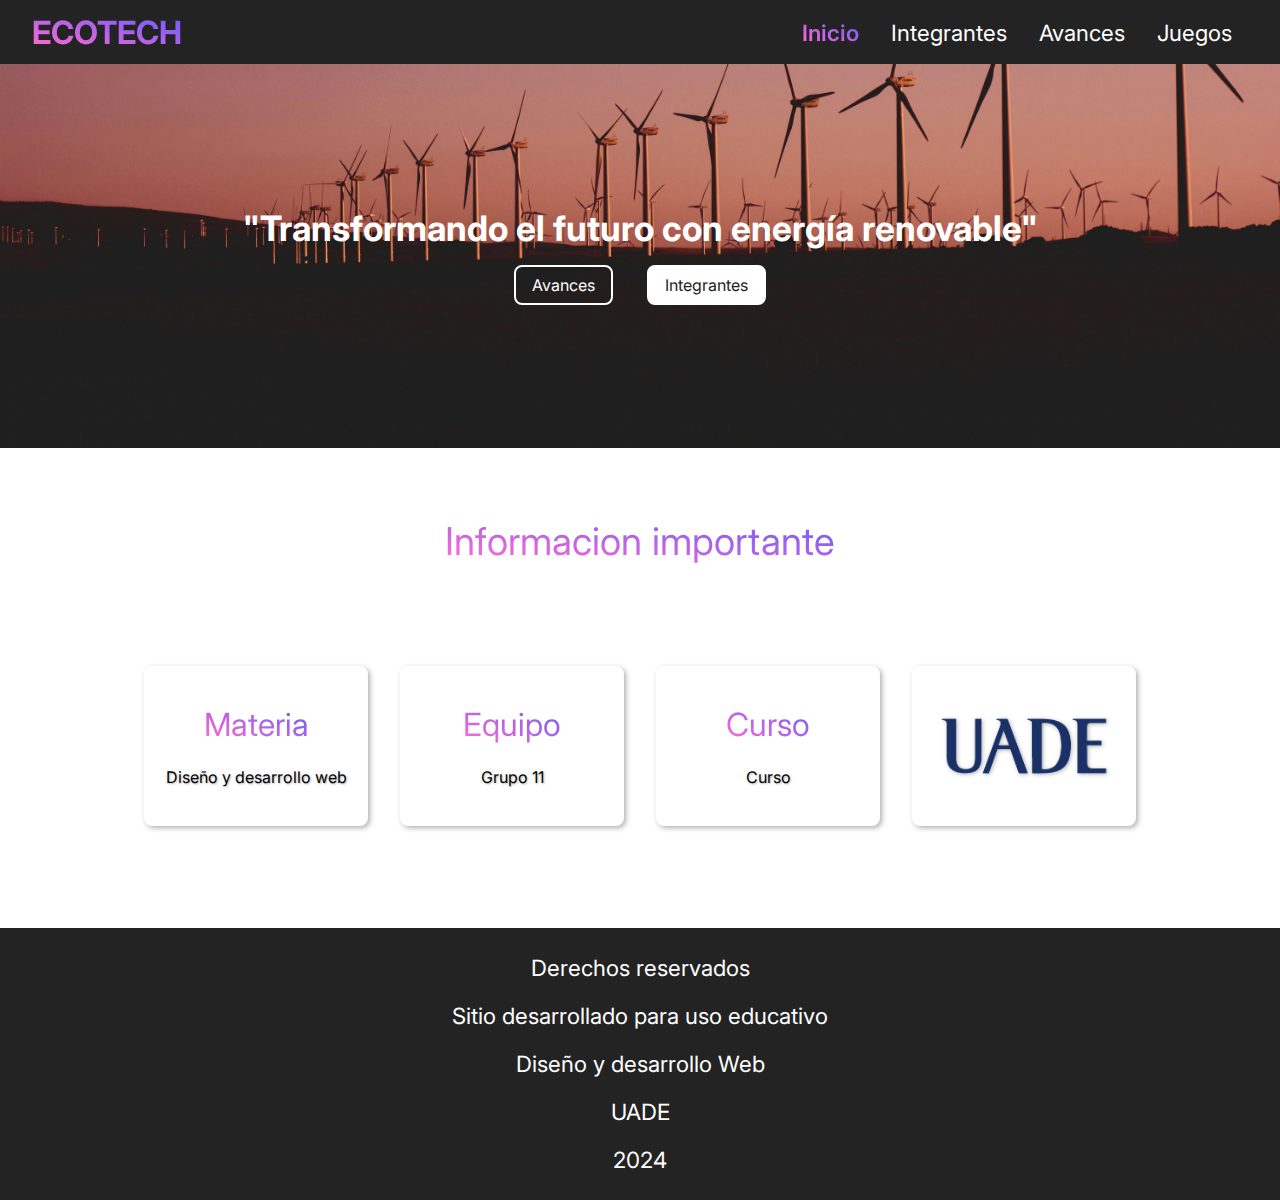
==== index.html @ 1385e5c3 "COM1" ====
<!DOCTYPE html>
<html lang="es">
  <head>
    <meta charset="UTF-8" />
    <meta name="viewport" content="width=device-width, initial-scale=1.0" />
    <link rel="stylesheet" href="./src/css/home.css" />
    <link rel="stylesheet" href="./src/css/style.css" />
    <link rel="preconnect" href="https://fonts.googleapis.com" />
    <link rel="preconnect" href="https://fonts.gstatic.com" crossorigin />
    <link
      href="https://fonts.googleapis.com/css2?family=Inter:wght@100..900&family=Space+Grotesk:wght@300..700&display=swap"
      rel="stylesheet"
    />

    <title>Document</title>
  </head>
  <body id="dom">
    <header class="mainHeader">
      <h1 class="projectLogo">ECOTECH</h1>
      <img id="menuBtn" src="./src/icons/menuIcon.svg" alt="menuBtn" />
      <ul class="mainMenu">
        <li><a href="./index.html" id="selected">Inicio</a></li>
        <li><a href="./integrantes.html">Integrantes</a></li>
        <li><a href="./avances.html">Avances</a></li>
        <li><a href="./juegos.html">Juegos</a></li>
      </ul>
    </header>
    <div class="homeMainSection">
      <h1 class="homeMainSection-txt">
        "Transformando el futuro con energía renovable"
      </h1>
      <div class="botonera-homeMainSection">
        <a href="/avances.html" class="mostrarAvances">Avances</a>
        <a href="/integrantes.html" class="mostrarIntegrantes">Integrantes</a>
      </div>
    </div>
    <main class="mainSection">
      <div class="infoContainer">
        <p class="infoContainerTitle">Informacion importante</p>
        <div class="infoTarjertasContainer">
          <div class="infoTarjeta">
            <h1 class="infoTitle">Materia</h1>
            <p class="infoTxt">Diseño y desarrollo web</p>
          </div>
          <div class="infoTarjeta">
            <h1 class="infoTitle">Equipo</h1>
            <p class="infoTxt">Grupo 11</p>
          </div>
          <div class="infoTarjeta">
            <h1 class="infoTitle">Curso</h1>
            <p class="infoTxt">Curso</p>
          </div>
          <div class="infoTarjeta">
            <img src="/src/img/LogoUADE.png" alt="LogoUade" class="infoImg" />
          </div>
        </div>
      </div>
     

    </main>
    <footer class="mainFooter">
      <p class="footerTxt">Derechos reservados <br> Sitio desarrollado para uso educativo <br> Diseño y
        desarrollo Web <br> UADE <br> 2024</p>
    </footer>
    <script src="./src/js/index.js"></script>
  </body>
</html>
---- src/css/home.css ----
.homeMainSection{
    min-height: 24rem;
    width: 100%;
    background:  url(/src/img/background-home.jpg);
    background-position: bottom;
    background-size: cover;
    display: flex;
    flex-direction: column;
    align-items: center;
    justify-content: center;
    padding: 1rem;
    margin-top:4rem ;
}

.homeMainSection-txt{
    color: #ffffff;
    font-weight: bold;
    font-size: 2.2rem;
    text-align: center;
}

.botonera-homeMainSection{
    display: flex;
    flex-direction: row;
    justify-content: space-evenly;
    align-items:center;
    width: 20rem;
    margin-top: 1rem;

}

.mostrarAvances{
    border: 2px solid #ffffff;
    padding: .5rem 1rem;
    border-radius: 8px;
    text-decoration: none;
    color: #ffffff;
}


.mostrarIntegrantes{
    background: #ffffff;
    border: 2px solid #ffffff;
    padding: .5rem 1rem;
    border-radius: 8px;
    color: #232323;
    text-decoration: none;

}

.mostrarIntegrantes:hover, .mostrarAvances:hover{
    background: #f869d5;
    background: linear-gradient(to top right, #f869d5 10%, #635cff 100%);
    -webkit-background-clip: text;
    -webkit-text-fill-color: transparent;
    transition: 250ms;
}

.infoContainer{
    display: flex;
    flex-flow: column nowrap;
    align-items: center;
    justify-content: space-evenly;
    min-height: 30rem;
}
.infoContainerTitle{

    background: #f869d5;
    background: linear-gradient(to top right, #f869d5 10%, #635cff 100%);
    -webkit-background-clip: text;
    -webkit-text-fill-color: transparent;
    font-size: 2.4rem;
    text-align: center;

}

.infoTarjertasContainer{
    display: flex;
    flex-direction: row;
    flex-wrap: wrap;
    justify-content: center;
    align-items: center;
    padding: 1rem 0rem;
    width: 100%;
}

.infoTarjeta{
    width: 14rem;
    height: 10rem;
    padding: 1rem;
    display: flex;
    flex-flow: column nowrap;
    align-items: center;
    justify-content: space-evenly;
    border-radius: 8px;
    box-shadow: 2px 2px 5px #2323235b;
    margin: 1rem;
}
.infoTitle{
    background: #f869d5;
    background: linear-gradient(to top right, #f869d5 10%, #635cff 100%);
    -webkit-background-clip: text;
    -webkit-text-fill-color: transparent;
    font-size: 2rem;
}

.infoTxt{
    text-shadow: 1px 1px 2px rgba(0, 0, 0, 0.3);
}


.infoImg{
    width: 90%;
    filter: drop-shadow(1px 1px 2px rgba(0, 0, 0, 0.3));
}

@media screen and (max-width: 600px) {
    .homeMainSection{
        height: 30rem;
        width: 100vw;
    }

}
---- src/css/style.css ----
* {
  padding: 0;
  margin: 0;
  box-sizing: border-box;
  font-family: "Inter", sans-serif;
  font-optical-sizing: auto;
  font-weight: 400;
  font-style: normal;
  font-variation-settings: "slnt" 0;
}

body{
  max-width: 100vw;
  min-height: 100vh;
  display: flex;
  flex-direction: column;
  align-items: center;
  justify-content: start;
  flex-wrap: nowrap;
  overflow-x: hidden;
}

.mainHeader {
  background: #232323;
  display: flex;
  flex-flow: row nowrap;
  justify-content: space-between;
  align-items: center;
  height: 4rem;
  position: fixed;
  padding: 0rem 2rem;
  width: 100%;
  top: 0rem;
  left: 0rem;
  z-index: 3;
}

.projectLogo {
  background: #f869d5;
  background: linear-gradient(to top right, #f869d5 10%, #635cff 100%);
  -webkit-background-clip: text;
  -webkit-text-fill-color: transparent;
  font-weight: bold;
}

#menuBtn {
  display: none;
}

.mainMenu {
  display: flex;
  flex-flow: row nowrap;
  list-style: none;
}

.mainMenu li {
  margin: 0rem 1rem;
}

.mainMenu li:hover{
  transform: scale(1.1);
  transition: 250ms;
}

.mainMenu li a {
  color: #ffffff;
  text-decoration: none;
  font-size: 1.4rem;
}

.menuResp {
  display: none;
}

#selected{
  background: #f869d5;
  background: linear-gradient(to top right, #f869d5 10%, #635cff 100%);
  -webkit-background-clip: text;
  -webkit-text-fill-color: transparent;
  font-size: 1.4rem;
  font-weight: 600;
}

.mainFooter{
  min-height: 6rem;
  width: 100vw;
  display: flex;
  background: #232323;
  align-items: center;
  justify-content: center;
}

.footerTxt{
  color: #ffffff;
  text-align: center;
  padding: 1rem;
  line-height: 3rem;
  font-size: 1.4rem;

}

@media screen and (max-width: 600px) {
  .mainHeader {
    height: 4rem;
    padding: 0rem 2rem;
    position: fixed;
    top: 0rem;
    left: 0rem;
    width: 100%;
    z-index: 2;
  }

  .projectLogo {
    font-size: 2rem;
  }

  .mainMenu {
    flex-flow: column;
    position: fixed;
    align-items: center;
    top: 4rem;
    left: 0rem;
    background: #2f2f2f;
    width: 100vw;
    padding: 1rem 0rem;
    display: none;
  }

  .mainMenu li {
    margin: 1rem 0rem;
  }

  .mainMenu li a {
    font-size: 1.4rem;
    color: #ffffff;
    font-weight: bold;
  }

  #menuBtn {
    height: 2.2rem;
    display: block;
  }

  .displayYes {
    display: flex;
  }
}
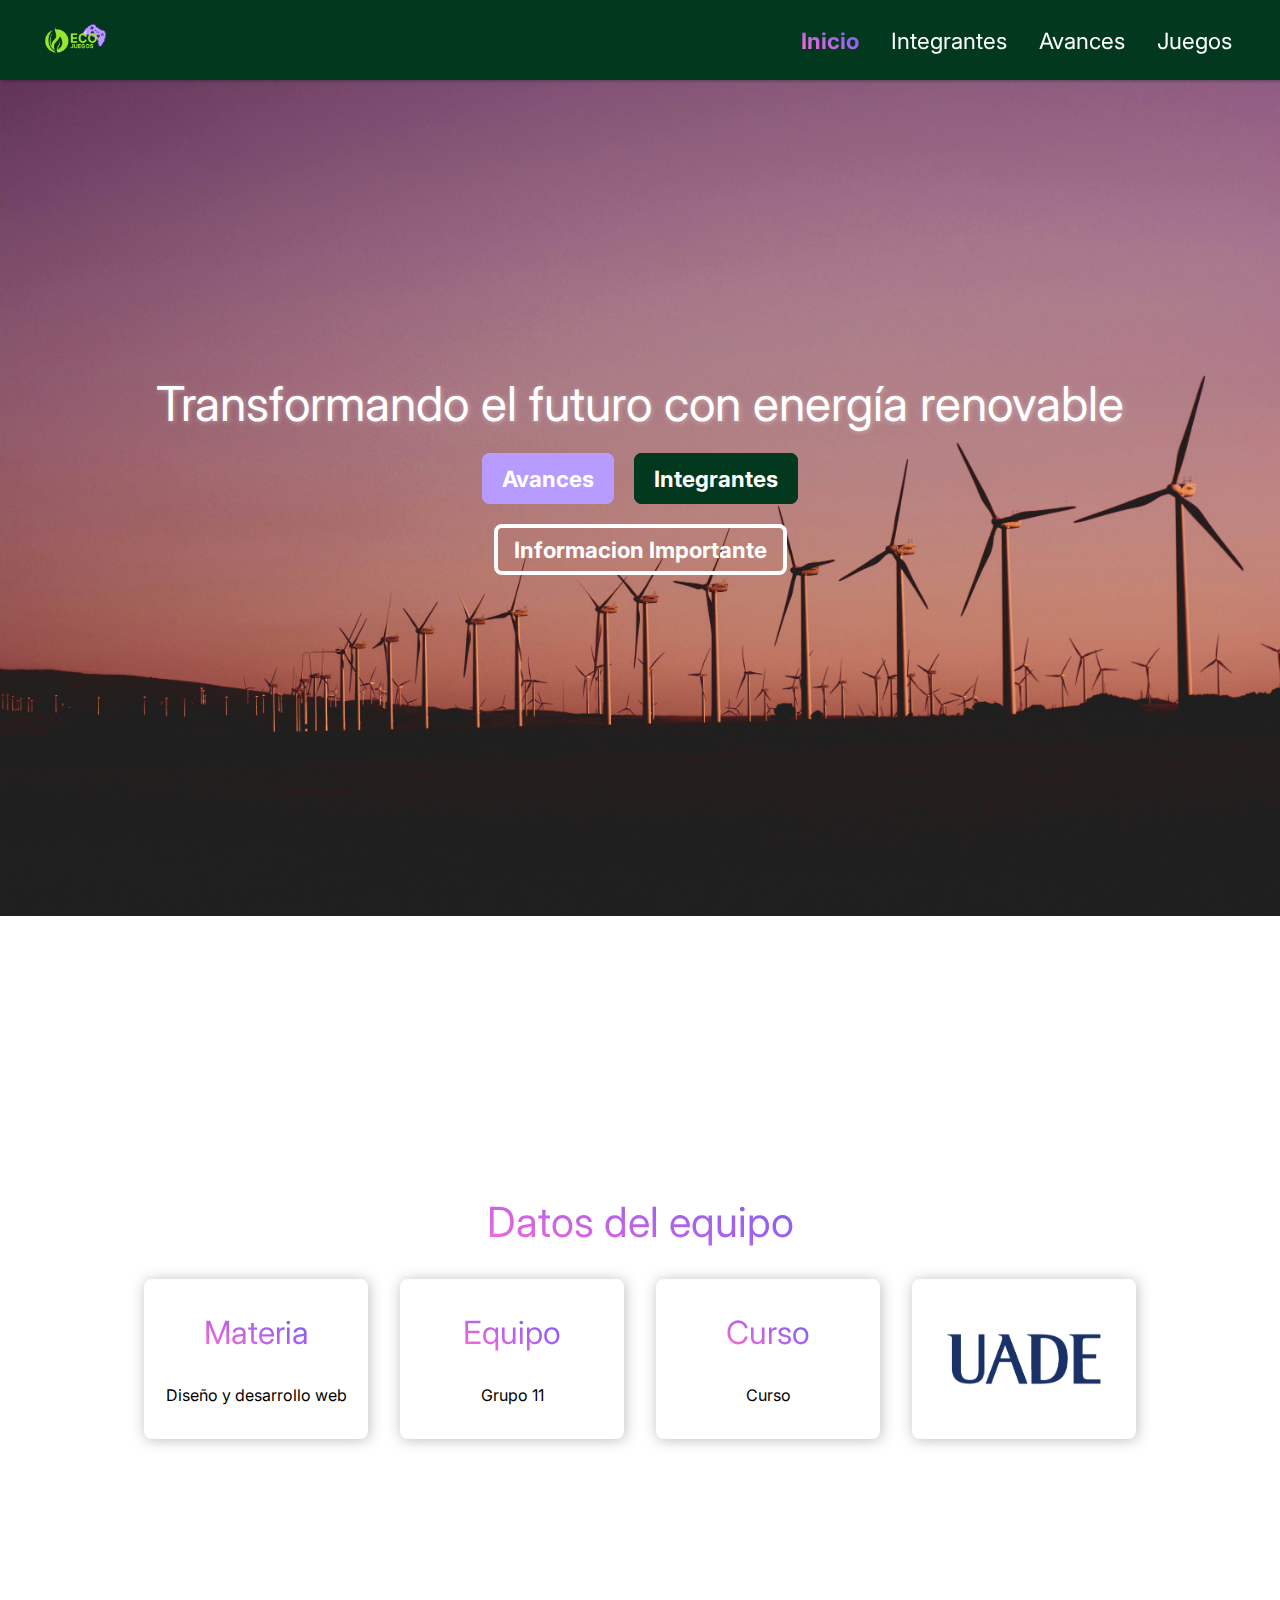
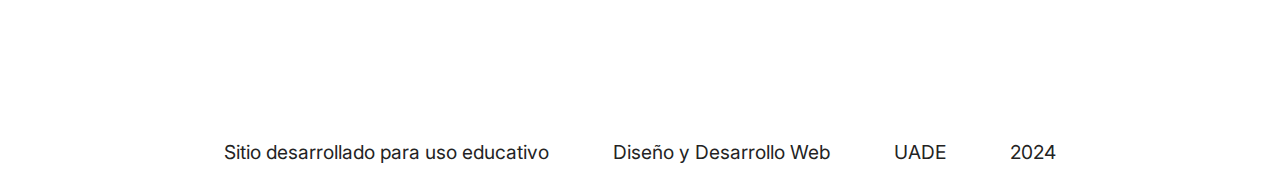
==== commit af4617cc: "cambios pages" ====
--- a/index.html
+++ b/index.html
@@ -1,67 +1,92 @@
-<!DOCTYPE html>
-<html lang="es">
-  <head>
-    <meta charset="UTF-8" />
-    <meta name="viewport" content="width=device-width, initial-scale=1.0" />
-    <link rel="stylesheet" href="./src/css/home.css" />
-    <link rel="stylesheet" href="./src/css/style.css" />
-    <link rel="preconnect" href="https://fonts.googleapis.com" />
-    <link rel="preconnect" href="https://fonts.gstatic.com" crossorigin />
-    <link
-      href="https://fonts.googleapis.com/css2?family=Inter:wght@100..900&family=Space+Grotesk:wght@300..700&display=swap"
-      rel="stylesheet"
-    />
-
-    <title>Document</title>
-  </head>
-  <body id="dom">
-    <header class="mainHeader">
-      <h1 class="projectLogo">ECOTECH</h1>
-      <img id="menuBtn" src="./src/icons/menuIcon.svg" alt="menuBtn" />
-      <ul class="mainMenu">
-        <li><a href="./index.html" id="selected">Inicio</a></li>
-        <li><a href="./integrantes.html">Integrantes</a></li>
-        <li><a href="./avances.html">Avances</a></li>
-        <li><a href="./juegos.html">Juegos</a></li>
-      </ul>
-    </header>
-    <div class="homeMainSection">
-      <h1 class="homeMainSection-txt">
-        "Transformando el futuro con energía renovable"
-      </h1>
-      <div class="botonera-homeMainSection">
-        <a href="/avances.html" class="mostrarAvances">Avances</a>
-        <a href="/integrantes.html" class="mostrarIntegrantes">Integrantes</a>
-      </div>
-    </div>
-    <main class="mainSection">
-      <div class="infoContainer">
-        <p class="infoContainerTitle">Informacion importante</p>
-        <div class="infoTarjertasContainer">
-          <div class="infoTarjeta">
-            <h1 class="infoTitle">Materia</h1>
-            <p class="infoTxt">Diseño y desarrollo web</p>
-          </div>
-          <div class="infoTarjeta">
-            <h1 class="infoTitle">Equipo</h1>
-            <p class="infoTxt">Grupo 11</p>
-          </div>
-          <div class="infoTarjeta">
-            <h1 class="infoTitle">Curso</h1>
-            <p class="infoTxt">Curso</p>
-          </div>
-          <div class="infoTarjeta">
-            <img src="/src/img/LogoUADE.png" alt="LogoUade" class="infoImg" />
-          </div>
-        </div>
-      </div>
-     
-
-    </main>
-    <footer class="mainFooter">
-      <p class="footerTxt">Derechos reservados <br> Sitio desarrollado para uso educativo <br> Diseño y
-        desarrollo Web <br> UADE <br> 2024</p>
-    </footer>
-    <script src="./src/js/index.js"></script>
-  </body>
-</html>
+<!DOCTYPE html>
+<html lang="es">
+  <head>
+    <meta charset="UTF-8" />
+    <meta name="viewport" content="width=device-width, initial-scale=1.0" />
+    <link
+      rel="stylesheet"
+      href="./src/css/style.css"
+    />
+    <link rel="preconnect" href="https://fonts.googleapis.com" />
+    <link rel="preconnect" href="https://fonts.gstatic.com" crossorigin />
+    <link
+      href="https://fonts.googleapis.com/css2?family=Inter:wght@100..900&family=Space+Grotesk:wght@300..700&display=swap"
+      rel="stylesheet"
+    />
+    <script
+      src="https://cdn.jsdelivr.net/npm/bootstrap@5.3.3/dist/js/bootstrap.bundle.min.js"
+      integrity="sha384-YvpcrYf0tY3lHB60NNkmXc5s9fDVZLESaAA55NDzOxhy9GkcIdslK1eN7N6jIeHz"
+      crossorigin="anonymous"
+    ></script>
+    <title>ECOJUEGOS | Home</title>
+  </head>
+
+  <body id="dom">
+    <header class="mainHeader">
+      <img src="./src/img/logo.png" alt="logo" class="logo">
+      <img
+        id="menuBtn"
+        src="./src/icons/menuIcon.svg"
+        alt="menuBtn"
+      />
+      <ul class="mainMenu">
+        <li><a href="./index.html" id="selected">Inicio</a></li>
+        <li><a href="./integrantes.html">Integrantes</a></li>
+        <li><a href="./avances.html">Avances</a></li>
+        <li><a href="./juegos.html">Juegos</a></li>
+      </ul>
+    </header>
+
+    <div class="homeMainSection">
+          <h1 class="homeMainSection-txt">
+            Transformando el futuro con energía renovable
+          </h1>
+          <div class="botonera-homeMainSection">
+            <a href="./avances.html" class="mostrarAvances">Avances</a>
+            <a href="./integrantes.html" class="mostrarIntegrantes"
+              >Integrantes</a
+            >
+          </div>
+          <a href="#infoImport" class="InformacionImportante">Informacion Importante</a>
+    </div>
+
+    
+    <main class="mainSection">
+      <div class="infoContainer" id="infoImport">
+        <p class="infoContainerTitle">Datos del equipo</p>
+        <div class="infoTarjertasContainer">
+          <div class="infoTarjeta">
+            <h1 class="infoTitle">Materia</h1>
+            <p class="infoTxt">Diseño y desarrollo web</p>
+          </div>
+          <div class="infoTarjeta">
+            <h1 class="infoTitle">Equipo</h1>
+            <p class="infoTxt">Grupo 11</p>
+          </div>
+          <div class="infoTarjeta">
+            <h1 class="infoTitle">Curso</h1>
+            <p class="infoTxt">Curso</p>
+          </div>
+          <div class="infoTarjeta">
+            <img
+              src="./src/img/LogoUADE.png"
+              alt="LogoUade"
+              class="infoImg"
+            />
+          </div>
+        </div>
+      </div>
+    </main>
+
+    <footer class="mainFooter">
+      <div class="footerTxt">
+        <p>Sitio desarrollado para uso educativo</p>
+        <p>Diseño y Desarrollo Web</p>
+        <p>UADE</p>
+        <p>2024</p>
+      </div>
+    </footer>
+
+    <script src="./src/js/index.js"></script>
+  </body>
+</html>
--- a/src/css/style.css
+++ b/src/css/style.css
@@ -1,147 +1,686 @@
-* {
-  padding: 0;
-  margin: 0;
-  box-sizing: border-box;
-  font-family: "Inter", sans-serif;
-  font-optical-sizing: auto;
-  font-weight: 400;
-  font-style: normal;
-  font-variation-settings: "slnt" 0;
-}
-
-body{
-  max-width: 100vw;
-  min-height: 100vh;
-  display: flex;
-  flex-direction: column;
-  align-items: center;
-  justify-content: start;
-  flex-wrap: nowrap;
-  overflow-x: hidden;
-}
-
-.mainHeader {
-  background: #232323;
-  display: flex;
-  flex-flow: row nowrap;
-  justify-content: space-between;
-  align-items: center;
-  height: 4rem;
-  position: fixed;
-  padding: 0rem 2rem;
-  width: 100%;
-  top: 0rem;
-  left: 0rem;
-  z-index: 3;
-}
-
-.projectLogo {
-  background: #f869d5;
-  background: linear-gradient(to top right, #f869d5 10%, #635cff 100%);
-  -webkit-background-clip: text;
-  -webkit-text-fill-color: transparent;
-  font-weight: bold;
-}
-
-#menuBtn {
-  display: none;
-}
-
-.mainMenu {
-  display: flex;
-  flex-flow: row nowrap;
-  list-style: none;
-}
-
-.mainMenu li {
-  margin: 0rem 1rem;
-}
-
-.mainMenu li:hover{
-  transform: scale(1.1);
-  transition: 250ms;
-}
-
-.mainMenu li a {
-  color: #ffffff;
-  text-decoration: none;
-  font-size: 1.4rem;
-}
-
-.menuResp {
-  display: none;
-}
-
-#selected{
-  background: #f869d5;
-  background: linear-gradient(to top right, #f869d5 10%, #635cff 100%);
-  -webkit-background-clip: text;
-  -webkit-text-fill-color: transparent;
-  font-size: 1.4rem;
-  font-weight: 600;
-}
-
-.mainFooter{
-  min-height: 6rem;
-  width: 100vw;
-  display: flex;
-  background: #232323;
-  align-items: center;
-  justify-content: center;
-}
-
-.footerTxt{
-  color: #ffffff;
-  text-align: center;
-  padding: 1rem;
-  line-height: 3rem;
-  font-size: 1.4rem;
-
-}
-
-@media screen and (max-width: 600px) {
-  .mainHeader {
-    height: 4rem;
-    padding: 0rem 2rem;
-    position: fixed;
-    top: 0rem;
-    left: 0rem;
-    width: 100%;
-    z-index: 2;
-  }
-
-  .projectLogo {
-    font-size: 2rem;
-  }
-
-  .mainMenu {
-    flex-flow: column;
-    position: fixed;
-    align-items: center;
-    top: 4rem;
-    left: 0rem;
-    background: #2f2f2f;
-    width: 100vw;
-    padding: 1rem 0rem;
-    display: none;
-  }
-
-  .mainMenu li {
-    margin: 1rem 0rem;
-  }
-
-  .mainMenu li a {
-    font-size: 1.4rem;
-    color: #ffffff;
-    font-weight: bold;
-  }
-
-  #menuBtn {
-    height: 2.2rem;
-    display: block;
-  }
-
-  .displayYes {
-    display: flex;
-  }
-}
+/* GENERAL STYLE aplica para todo elemento */
+* {
+  padding: 0;
+  margin: 0;
+  box-sizing: border-box;
+  font-family: "Inter", sans-serif;
+  font-optical-sizing: auto;
+  font-weight: 400;
+  font-style: normal;
+  font-variation-settings: "slnt" 0;
+  text-decoration: none;
+  z-index: 0;
+}
+
+/* Estilo  Header + Nav */
+ .mainHeader {
+  box-shadow: 1px 1px 3px rgba(0, 0, 0, 0.3);
+  height: 5rem;
+  width: 100%;
+  display: flex;
+  flex-direction: row;
+  align-items: center;
+  justify-content: space-between;
+  background: #02391E;
+  padding: 0rem 2rem;
+  position: fixed;
+  top: 0%;
+  left: 0%;
+  z-index: 3;
+}
+
+#menuBtn {
+  display: none;
+}
+
+.mainMenu {
+  display: flex;
+  flex-flow: row nowrap;
+  list-style: none;
+}
+
+.mainMenu li {
+  margin: 0rem 1rem;
+}
+
+
+.mainMenu li:hover{                 /* Hace que se agrande la letra cuando pasas el mouse por arriba*/
+  transform: scale(1.1);
+  transition: 250ms;
+}
+
+.mainMenu li a {
+  color: #ffffff;
+  text-decoration: none;
+  font-size: 1.4rem;
+}
+
+#selected{
+  background: #f869d5;
+  background: linear-gradient(to top right, #f869d5 10%, #635cff 100%);
+  -webkit-background-clip: text;
+  -webkit-text-fill-color: transparent;
+  font-weight: bolder;
+}
+
+
+
+
+
+/* Estilo body general */
+
+.homeMainSection{
+  height: calc(100vh - 3em);
+  width: 100%;
+  display: flex;
+  flex-direction: column;
+  align-items: center;
+  justify-content: center;
+  background-image: url(/src/img/background-home.jpg);
+  background-size: cover;
+  background-position: bottom;
+  margin-top: 4rem;
+}
+
+.homeMainSectionContainer{
+  display: flex;
+  flex-flow: column nowrap;
+  align-items: start;
+  justify-content: center;
+  height: 100%;
+  width: 100%;
+}
+
+.homeMainSection-txt{
+  font-size: 3rem;
+  text-shadow: 1px 1px 5px rgba(255, 255, 255, 0.352);
+  margin-bottom: 2rem;
+  color: #ffffff;
+  padding: 0rem .5rem;
+}
+
+.homeMainSection-p{
+  width: 50%;
+  margin-bottom: 2rem;
+  color: #ffffff;
+  text-align: center;
+}
+
+.mostrarAvances{
+  text-decoration: none;
+  padding: .5rem 1rem;
+  font-size: 1.4rem;
+  border: 4px solid #B89BFF;
+  background: #B89BFF;
+  border-radius: 8px;
+  color: #ffffff;
+  margin-right: 1rem;
+  font-weight: bold;
+}
+
+.mostrarIntegrantes{
+  text-decoration: none;
+  padding: .5rem 1rem;
+  border: 4px solid #02391E;
+  border-radius: 8px;
+  background: #02391E;
+  font-size: 1.4rem;
+  color: #ffffff ;
+  font-weight: bold;
+}
+
+.mostrarAvances:hover, .mostrarIntegrantes:hover{
+  transform: scale(1.1);
+  transition: 250ms;
+  color: #635cff;
+}
+
+
+.InformacionImportante{
+  border: 4px solid #ffffff;
+  padding: .5rem 1rem;
+  border-radius: 8px;
+  color: #ffffff;
+  font-size: 1.4rem;
+  font-weight: bold;
+  margin: 2rem auto;
+  z-index: 0;
+
+}
+
+.InformacionImportante:hover{
+  transform: scale(1.1);
+  transition: 250ms;
+  background: #ffffff;
+  color: #635cff;
+  z-index: 0;
+}
+
+
+.banner {
+  display: flex;
+  flex-direction: column;
+  align-items: center;
+  justify-content: center;
+  background-image: url(/src/img/background-home.jpg);
+  background-size: cover;
+  background-position: bottom;
+  height: calc(50vh - 4rem);
+  width: 100%;
+}
+
+/* Home */
+.InformacionImportante{
+  border: 4px solid #ffffff;
+  padding: .5rem 1rem;
+  border-radius: 8px;
+  color: #ffffff;
+  font-size: 1.4rem;
+  font-weight: bold;
+  z-index: 0;
+
+}
+
+.InformacionImportante:hover{
+  transform: scale(1.1);
+  transition: 250ms;
+  background: #ffffff;
+  color: #635cff;
+  z-index: 0;
+}
+
+
+
+/* Integrantes */
+
+
+.integBoxContent{
+  background-color: #F3F3F3;
+  border-radius: 20px;
+  padding: 2rem;
+  display: flex;
+  flex-direction: column;
+  align-items: center;
+  justify-content: center;
+}
+
+.contenedorCaja{
+  width: 100%;
+  padding: 1rem;
+  display: flex;
+  flex-flow: row wrap;
+  align-items: center;
+  justify-content: center;
+}
+
+.caja{
+  display: flex;
+  flex-flow: row wrap;
+  align-items: center;
+  justify-content: start;
+  background: #ffffff;
+  width: 30rem;
+  height: 15rem;
+  margin: 1rem;
+  border-radius: 8px;
+  box-shadow: 0px 0px 10px rgba(0, 0, 0, 0.3);
+}
+
+.caja:hover{
+  transform: scale(1.1);
+  transition: 300ms;
+
+}
+
+
+.text-btn{
+  padding: 1rem;
+  height: 100%;
+  display: flex;
+  flex-flow: column nowrap;
+  align-items: start;
+  justify-content: center;
+}
+
+.cvBnt{
+  background: #645cff;
+  padding: .5rem 1.5rem;
+  margin-top: 1rem;
+  border-radius: 8px;
+  color: #ffffff;
+  box-shadow: 1px 1px 4px #635cff;
+}
+
+.integImg{
+  height: 15rem;
+  border-radius: 8px 0px 0px 8px ;
+}
+
+
+/* Avances */
+.mainAvances{
+  margin-top: 5rem;
+  display: flex;
+  flex-direction: column;
+  align-items: center;
+  width: 100vw;
+}
+
+.avances{
+  background-color: #F3F3F3;
+  border-radius: 20px;
+  display: flex;
+  flex-direction: column;
+  align-items: center;
+  justify-content: center;
+  margin-top: 2rem;
+  padding: 1rem 4rem;
+  text-align: justify;
+}
+
+.datos{
+  background-color: #F3F3F3;
+  border-radius: 20px;
+  display: flex;
+  flex-direction: column;
+  align-items: center;
+  justify-content: center;
+  padding: 2rem;
+}
+
+.detalles{
+  border-radius: 20px;
+  display: flex;
+  flex-direction: column;
+  align-items: center;
+  justify-content: center;
+  padding: 2rem;
+}
+
+.detalles h1{
+  background: linear-gradient(to top right, #f869d5 10%, #635cff 100%);
+  -webkit-background-clip: text;
+  -webkit-text-fill-color: transparent;
+  font-size: 2.6rem;
+  padding: 1rem 0rem;
+}
+
+.sititosRefList li a, .detalles p{
+  width: 60rem;
+  text-align: justify;
+}
+
+#detallesLogo{
+  width: 20rem;
+}
+
+.imagenes{
+  width: 100%;
+  display: flex;
+  flex-flow: row wrap;
+  justify-content: space-evenly;
+  padding: 2rem 0rem;
+}
+
+.energiasImg{
+  width: 24rem; 
+  height: 24rem; 
+  background-size: cover; 
+  background-position: center;
+  border-radius: 8px;
+  margin: 1rem;
+}
+
+.caja-colores{
+  margin-top: 30px;
+  display: flex;
+  flex-direction: row;
+  width: 750px;
+  justify-content: space-around;
+}
+
+.clase-colores{
+  height: 150px;
+  width: 150px;
+  color: rgb(255, 255, 255);
+  display: flex;
+  justify-content: center;
+  align-items: center;
+  border-radius: 20px;
+  font-size: 25px;
+  font-weight: 600;
+  text-shadow: 1px 1px 4px rgba(0, 0, 0, 0.5);
+}
+
+#color1 {
+  background-color: #02391E;
+}
+
+#color2 {
+  background-color: #99E631;
+}
+
+#color3 {
+  background-color: #B89BFF;
+}
+
+
+.detalles img{
+  border-radius: 20px;
+}
+
+.logo{
+  max-height: 100%;
+}
+
+
+
+
+/* Todos*/
+.mainSection{
+  display: flex;
+  align-items: center;
+  justify-content: center;
+  min-height: calc(100vh - 6rem);
+  z-index: 0;
+}
+
+.infoContainer{
+  display: flex;
+  flex-flow: column wrap;
+  align-items: center;
+  justify-content: center;
+  width: 100%;
+}
+
+.infoContainerTitle{
+  background: #f869d5;
+  background: linear-gradient(to top right, #f869d5 10%, #635cff 100%);
+  -webkit-background-clip: text;
+  -webkit-text-fill-color: transparent;
+  font-size: 2.6rem;
+  padding: 1rem 0rem;
+}
+
+.infoTarjertasContainer{
+  display: flex;
+  flex-flow: row wrap;
+  align-items:center;
+  justify-content: center;
+}
+
+.infoTarjeta{
+  box-shadow: 1px 1px 14px rgba(36, 36, 36, 0.3);
+  height: 10rem;
+  width: 14rem;
+  display: flex;
+  flex-flow: column nowrap;
+  align-items: center;
+  justify-content: space-evenly;
+  border-radius: 8px;
+  margin: 1rem;
+}
+
+.infoTarjeta:hover{
+  transform: scale(1.1);
+  transition: 250ms;
+}
+
+.infoTitle{
+  background: #f869d5;
+  background: linear-gradient(to top right, #f869d5 10%, #635cff 100%);
+  -webkit-background-clip: text;
+  -webkit-text-fill-color: transparent;
+}
+
+.infoImg{
+  width: 10rem;
+}
+
+.presentacion h2{
+  padding: 1rem 0rem;
+}
+
+
+
+
+
+/* Footer */
+
+.mainFooter, .footerTxt {
+  display: flex;
+  flex-flow: row wrap;
+  align-items: center;
+  justify-content: center;
+  min-height: 4rem;
+  background: #ffffff;
+  width: 100%;
+  padding: 0rem 2rem;
+}
+
+
+.footerTxt p{
+  color: #232323;
+  text-align: center;
+  font-size: 1.2rem;
+  padding: 1rem 2rem;
+
+}
+.toTop{
+  background: #f869d5;
+  background: linear-gradient(to top right, #f869d5 10%, #635cff 100%);
+  -webkit-background-clip: text;
+  -webkit-text-fill-color: transparent;
+  font-size: 1.2rem;
+  border: 2px solid #f869d5;
+  padding: .5rem 1rem;
+  border-radius: 8px;
+}
+
+.toTop:hover{
+  box-shadow: 1px 1px 14px #f869d5;
+  transform: scale(1.1);
+  transition: 300ms;
+
+}
+
+.displayYes{
+  display: flex !important;
+}
+
+
+.juegosMainSection{
+  min-height: calc(100vh - 9rem);
+  margin-top: 5rem;
+  display: flex;
+  flex-wrap: wrap;
+  align-items: center;
+  justify-content: center;
+}
+
+.juegos{
+  display: flex;
+  flex-wrap: wrap;
+  align-items: center;
+  justify-content: center;
+  width: 100%;
+}
+
+.juegoCard{
+  box-shadow: 1px 1px 10px rgba(0, 0, 0, 0.3);
+  display: flex;
+  flex-flow: column nowrap;
+  align-items: center;
+  justify-content: center;
+  height: 14rem;
+  width: 20rem;
+  margin: 1rem;
+  border-radius: 8px;
+  padding: 1rem;
+}
+
+.juegoCard h1{
+  text-align: center;
+  font-size: 1.4rem;
+  margin-bottom: 1rem;
+}
+
+.juegoCard p{
+  text-align: center;
+  font-size: .8rem;
+  padding-bottom: 1rem;
+
+}
+
+
+
+
+/* MOBILE CSS STYLE */
+@media screen and (max-width: 1000px) {
+  #menuBtn {
+    display: block;
+    height: 3rem;
+  }
+
+  .mainHeader{
+    z-index: 3;
+  }
+
+  .mainMenu{
+    flex-flow: column nowrap;
+    align-items: center;
+    justify-content: space-evenly;
+    position: absolute;  
+    top: 5rem;
+    left: 0%;
+    width: 100vw;
+    background: #333333ed;
+    z-index: 3;
+    display: none;
+
+  }
+
+  .mainMenu li{
+    margin: 1.5rem 0rem;
+
+  }
+
+  .mainMenu li a{
+    padding: 1rem;
+  }
+
+  .mainFooter{
+    padding: 2rem 0rem;
+  }
+  
+}
+
+@media screen and (min-width: 2000px) {
+  .mainHeader, .homeMainSection, .mainSection, .mainAvances, .mainFooter{
+    padding: 0 calc(100vw - 2000px);
+  }
+}
+
+
+/* Media Home */
+@media screen and (max-width: 1000px) {
+  .homeMainSection-txt{
+      text-align: center;
+  }
+
+  .homeMainSection-p{
+      width: 80%;
+  }
+
+  .infoContainer{
+      min-height: auto;
+  }
+
+  .infoContainerTitle{
+      text-align: center;
+      font-size: 2rem;
+      padding: 1rem 0rem;
+  }
+
+  .infoTarjeta{
+      margin-bottom: 1.5rem;
+  }
+
+  .presentacion{
+    padding: 1rem;
+    width: 100%;
+  }
+
+  .avances{
+    padding: 0%;
+    width: 96vw;
+    justify-content: space-evenly;
+  }
+
+  .sititosRefList li a{
+    max-width: 10rem;
+    color: #232323;
+  }
+  .detalles, .detalles p{
+    max-width: 90vw;
+    padding: 0%;
+  }
+
+  .detalles h1{
+    font-size: 1.8rem;
+  }
+
+}
+
+
+/* Media Integrantes */
+@media screen and (max-width: 1000px) {
+    
+  .mainSection{
+      min-height: calc(100vh - 4rem);
+  }
+
+  .integBoxContent{
+    background: #ffffff;
+    padding-top: 2rem;
+  }
+  .integBox{
+      width: 90vw;
+      height: auto;
+  }
+
+  .infoContainerTitle{
+      margin: 0;
+      padding: 1rem 0rem;
+  }
+  .contenedorCaja{
+      flex-direction: column;
+      justify-content: space-evenly;
+      min-height: 44rem;
+      padding: 1rem 0rem;
+  }
+
+  .caja{
+    flex-flow: column;
+    justify-content: start;
+    align-items: center;
+    height: auto;
+    width: auto;
+    margin: 1rem 0rem;
+  }
+
+  .integImg{
+    border-radius: 8px 8px 0px 0px;
+    width: 80vw;
+    height: auto;
+
+  }
+
+  .text-btn{
+    width: 100%;
+  }
+
+  .cvBnt{
+    margin-top: 1rem;
+  }
+}
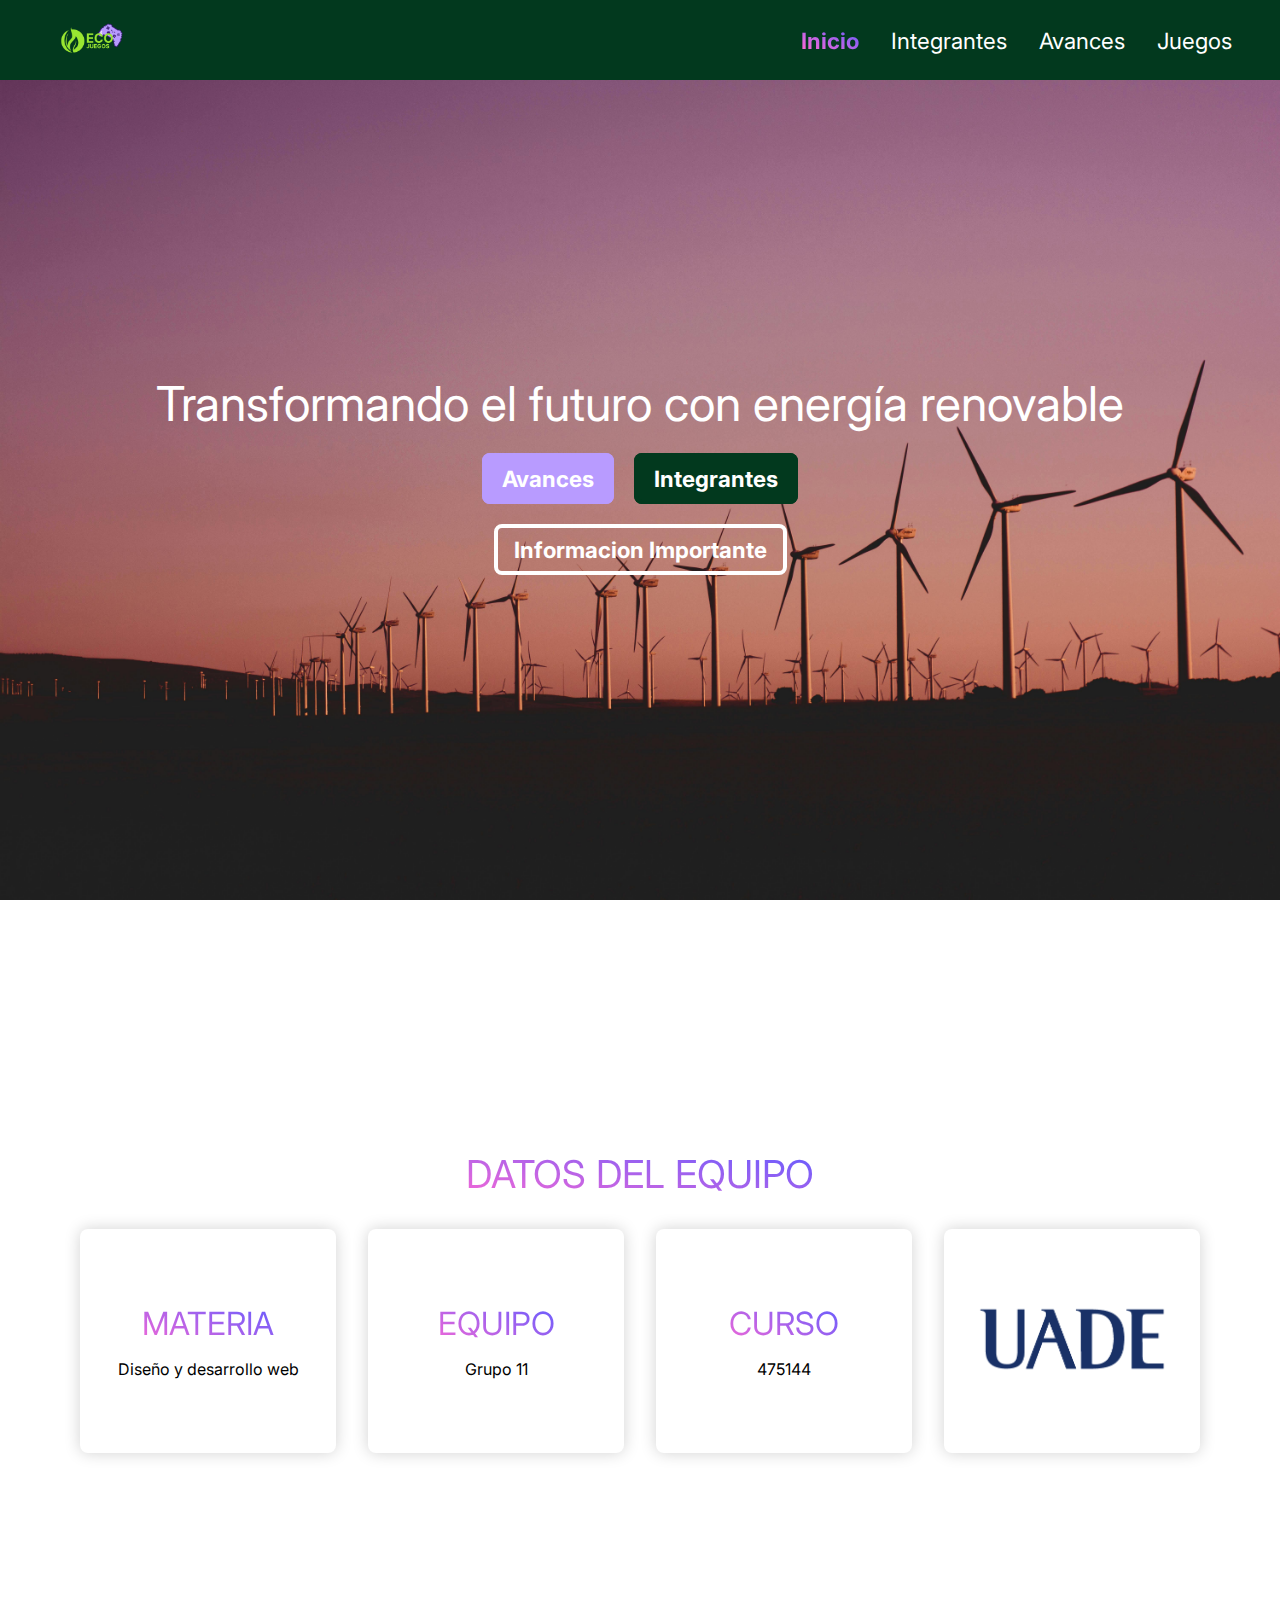
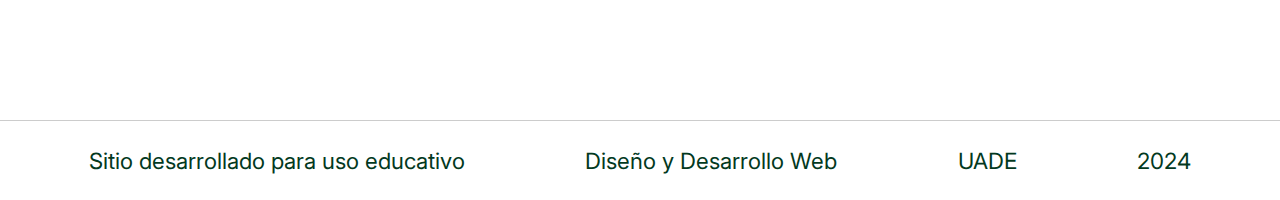
==== commit 3b0e6033: "guido final" ====
--- a/index.html
+++ b/index.html
@@ -1,92 +1,92 @@
-<!DOCTYPE html>
-<html lang="es">
-  <head>
-    <meta charset="UTF-8" />
-    <meta name="viewport" content="width=device-width, initial-scale=1.0" />
-    <link
-      rel="stylesheet"
-      href="./src/css/style.css"
-    />
-    <link rel="preconnect" href="https://fonts.googleapis.com" />
-    <link rel="preconnect" href="https://fonts.gstatic.com" crossorigin />
-    <link
-      href="https://fonts.googleapis.com/css2?family=Inter:wght@100..900&family=Space+Grotesk:wght@300..700&display=swap"
-      rel="stylesheet"
-    />
-    <script
-      src="https://cdn.jsdelivr.net/npm/bootstrap@5.3.3/dist/js/bootstrap.bundle.min.js"
-      integrity="sha384-YvpcrYf0tY3lHB60NNkmXc5s9fDVZLESaAA55NDzOxhy9GkcIdslK1eN7N6jIeHz"
-      crossorigin="anonymous"
-    ></script>
-    <title>ECOJUEGOS | Home</title>
-  </head>
-
-  <body id="dom">
-    <header class="mainHeader">
-      <img src="./src/img/logo.png" alt="logo" class="logo">
-      <img
-        id="menuBtn"
-        src="./src/icons/menuIcon.svg"
-        alt="menuBtn"
-      />
-      <ul class="mainMenu">
-        <li><a href="./index.html" id="selected">Inicio</a></li>
-        <li><a href="./integrantes.html">Integrantes</a></li>
-        <li><a href="./avances.html">Avances</a></li>
-        <li><a href="./juegos.html">Juegos</a></li>
-      </ul>
-    </header>
-
-    <div class="homeMainSection">
-          <h1 class="homeMainSection-txt">
-            Transformando el futuro con energía renovable
-          </h1>
-          <div class="botonera-homeMainSection">
-            <a href="./avances.html" class="mostrarAvances">Avances</a>
-            <a href="./integrantes.html" class="mostrarIntegrantes"
-              >Integrantes</a
-            >
-          </div>
-          <a href="#infoImport" class="InformacionImportante">Informacion Importante</a>
-    </div>
-
-    
-    <main class="mainSection">
-      <div class="infoContainer" id="infoImport">
-        <p class="infoContainerTitle">Datos del equipo</p>
-        <div class="infoTarjertasContainer">
-          <div class="infoTarjeta">
-            <h1 class="infoTitle">Materia</h1>
-            <p class="infoTxt">Diseño y desarrollo web</p>
-          </div>
-          <div class="infoTarjeta">
-            <h1 class="infoTitle">Equipo</h1>
-            <p class="infoTxt">Grupo 11</p>
-          </div>
-          <div class="infoTarjeta">
-            <h1 class="infoTitle">Curso</h1>
-            <p class="infoTxt">Curso</p>
-          </div>
-          <div class="infoTarjeta">
-            <img
-              src="./src/img/LogoUADE.png"
-              alt="LogoUade"
-              class="infoImg"
-            />
-          </div>
-        </div>
-      </div>
-    </main>
-
-    <footer class="mainFooter">
-      <div class="footerTxt">
-        <p>Sitio desarrollado para uso educativo</p>
-        <p>Diseño y Desarrollo Web</p>
-        <p>UADE</p>
-        <p>2024</p>
-      </div>
-    </footer>
-
-    <script src="./src/js/index.js"></script>
-  </body>
-</html>
+<!DOCTYPE html>
+<html lang="es">
+  <head>
+    <meta charset="UTF-8" />
+    <meta name="viewport" content="width=device-width, initial-scale=1.0" />
+    <link
+      rel="stylesheet"
+      href="./src/css/style.css"
+    />
+    <link rel="stylesheet" href="./src/css/home.css">
+    <link rel="preconnect" href="https://fonts.googleapis.com" />
+    <link rel="preconnect" href="https://fonts.gstatic.com" crossorigin />
+    <link
+      href="https://fonts.googleapis.com/css2?family=Inter:wght@100..900&family=Space+Grotesk:wght@300..700&display=swap"
+      rel="stylesheet"
+    />
+    <!-- <script
+      src="https://cdn.jsdelivr.net/npm/bootstrap@5.3.3/dist/js/bootstrap.bundle.min.js"
+      integrity="sha384-YvpcrYf0tY3lHB60NNkmXc5s9fDVZLESaAA55NDzOxhy9GkcIdslK1eN7N6jIeHz"
+      crossorigin="anonymous"
+    ></script> -->
+    <title>ECOJUEGOS | Home</title>
+  </head>
+
+  <body id="dom">
+    <header class="mainHeader">
+      <img src="./src/img/logo.png" alt="logo" class="logo">
+      <img
+        id="menuBtn"
+        src="./src/icons/menuIcon.svg"
+        alt="menuBtn"
+      />
+      <ul class="mainMenu">
+        <li><a href="./index.html" id="selected">Inicio</a></li>
+        <li><a href="./integrantes.html">Integrantes</a></li>
+        <li><a href="./avances.html">Avances</a></li>
+        <li><a href="./juegos.html">Juegos</a></li>
+      </ul>
+    </header>
+
+    <div class="homeMainSection" style="background-image: url(src/img/background-home.jpg);">
+          <h1 class="homeMainSection-txt">
+            Transformando el futuro con energía renovable
+          </h1>
+          <div class="botonera-homeMainSection">
+            <a href="./avances.html" class="mostrarAvances">Avances</a>
+            <a href="./integrantes.html" class="mostrarIntegrantes">Integrantes</a>
+          </div>
+          <a href="#infoImport" class="InformacionImportante">Informacion Importante</a>
+    </div>
+
+    
+    <main class="homeMainContent">
+      <div class="infoContainer" id="infoImport">
+        <p class="infoContainerTitle gradiantTxt">Datos del equipo</p>
+        <div class="infoTarjertasContainer">
+          <div class="infoTarjeta">
+            <h1 class="infoTitle gradiantTxt">Materia</h1>
+            <p class="infoTxt">Diseño y desarrollo web</p>
+          </div>
+          <div class="infoTarjeta">
+            <h1 class="infoTitle gradiantTxt">Equipo</h1>
+            <p class="infoTxt">Grupo 11</p>
+          </div>
+          <div class="infoTarjeta">
+            <h1 class="infoTitle gradiantTxt">Curso</h1>
+            <p class="infoTxt">475144</p>
+          </div>
+          <div class="infoTarjeta">
+            <a href="https://www.uade.edu.ar/?gad_source=1&gclid=Cj0KCQjw4MSzBhC8ARIsAPFOuyWZnsxrU5qqZKWLgB7A-EV3E81XpSf3IhccjWUgUvJ1MQN-hKEF5S0aAqlfEALw_wcB" target=”_blank”>
+              <img
+              src="./src/img/LogoUADE.png"
+              alt="LogoUade"
+              class="infoImg"/>
+            </a>
+          </div>
+        </div>
+      </div>
+    </main>
+
+    <footer class="mainFooter">
+      <div class="footerTxt">
+        <p>Sitio desarrollado para uso educativo</p>
+        <p>Diseño y Desarrollo Web</p>
+        <p>UADE</p>
+        <p>2024</p>
+      </div>
+    </footer>
+
+    <script src="./src/js/index.js"></script>
+  </body>
+</html>
--- a/src/css/style.css
+++ b/src/css/style.css
@@ -1,686 +1,156 @@
-/* GENERAL STYLE aplica para todo elemento */
-* {
-  padding: 0;
-  margin: 0;
-  box-sizing: border-box;
-  font-family: "Inter", sans-serif;
-  font-optical-sizing: auto;
-  font-weight: 400;
-  font-style: normal;
-  font-variation-settings: "slnt" 0;
-  text-decoration: none;
-  z-index: 0;
-}
-
-/* Estilo  Header + Nav */
- .mainHeader {
-  box-shadow: 1px 1px 3px rgba(0, 0, 0, 0.3);
-  height: 5rem;
-  width: 100%;
-  display: flex;
-  flex-direction: row;
-  align-items: center;
-  justify-content: space-between;
-  background: #02391E;
-  padding: 0rem 2rem;
-  position: fixed;
-  top: 0%;
-  left: 0%;
-  z-index: 3;
-}
-
-#menuBtn {
-  display: none;
-}
-
-.mainMenu {
-  display: flex;
-  flex-flow: row nowrap;
-  list-style: none;
-}
-
-.mainMenu li {
-  margin: 0rem 1rem;
-}
-
-
-.mainMenu li:hover{                 /* Hace que se agrande la letra cuando pasas el mouse por arriba*/
-  transform: scale(1.1);
-  transition: 250ms;
-}
-
-.mainMenu li a {
-  color: #ffffff;
-  text-decoration: none;
-  font-size: 1.4rem;
-}
-
-#selected{
-  background: #f869d5;
-  background: linear-gradient(to top right, #f869d5 10%, #635cff 100%);
-  -webkit-background-clip: text;
-  -webkit-text-fill-color: transparent;
-  font-weight: bolder;
-}
-
-
-
-
-
-/* Estilo body general */
-
-.homeMainSection{
-  height: calc(100vh - 3em);
-  width: 100%;
-  display: flex;
-  flex-direction: column;
-  align-items: center;
-  justify-content: center;
-  background-image: url(/src/img/background-home.jpg);
-  background-size: cover;
-  background-position: bottom;
-  margin-top: 4rem;
-}
-
-.homeMainSectionContainer{
-  display: flex;
-  flex-flow: column nowrap;
-  align-items: start;
-  justify-content: center;
-  height: 100%;
-  width: 100%;
-}
-
-.homeMainSection-txt{
-  font-size: 3rem;
-  text-shadow: 1px 1px 5px rgba(255, 255, 255, 0.352);
-  margin-bottom: 2rem;
-  color: #ffffff;
-  padding: 0rem .5rem;
-}
-
-.homeMainSection-p{
-  width: 50%;
-  margin-bottom: 2rem;
-  color: #ffffff;
-  text-align: center;
-}
-
-.mostrarAvances{
-  text-decoration: none;
-  padding: .5rem 1rem;
-  font-size: 1.4rem;
-  border: 4px solid #B89BFF;
-  background: #B89BFF;
-  border-radius: 8px;
-  color: #ffffff;
-  margin-right: 1rem;
-  font-weight: bold;
-}
-
-.mostrarIntegrantes{
-  text-decoration: none;
-  padding: .5rem 1rem;
-  border: 4px solid #02391E;
-  border-radius: 8px;
-  background: #02391E;
-  font-size: 1.4rem;
-  color: #ffffff ;
-  font-weight: bold;
-}
-
-.mostrarAvances:hover, .mostrarIntegrantes:hover{
-  transform: scale(1.1);
-  transition: 250ms;
-  color: #635cff;
-}
-
-
-.InformacionImportante{
-  border: 4px solid #ffffff;
-  padding: .5rem 1rem;
-  border-radius: 8px;
-  color: #ffffff;
-  font-size: 1.4rem;
-  font-weight: bold;
-  margin: 2rem auto;
-  z-index: 0;
-
-}
-
-.InformacionImportante:hover{
-  transform: scale(1.1);
-  transition: 250ms;
-  background: #ffffff;
-  color: #635cff;
-  z-index: 0;
-}
-
-
-.banner {
-  display: flex;
-  flex-direction: column;
-  align-items: center;
-  justify-content: center;
-  background-image: url(/src/img/background-home.jpg);
-  background-size: cover;
-  background-position: bottom;
-  height: calc(50vh - 4rem);
-  width: 100%;
-}
-
-/* Home */
-.InformacionImportante{
-  border: 4px solid #ffffff;
-  padding: .5rem 1rem;
-  border-radius: 8px;
-  color: #ffffff;
-  font-size: 1.4rem;
-  font-weight: bold;
-  z-index: 0;
-
-}
-
-.InformacionImportante:hover{
-  transform: scale(1.1);
-  transition: 250ms;
-  background: #ffffff;
-  color: #635cff;
-  z-index: 0;
-}
-
-
-
-/* Integrantes */
-
-
-.integBoxContent{
-  background-color: #F3F3F3;
-  border-radius: 20px;
-  padding: 2rem;
-  display: flex;
-  flex-direction: column;
-  align-items: center;
-  justify-content: center;
-}
-
-.contenedorCaja{
-  width: 100%;
-  padding: 1rem;
-  display: flex;
-  flex-flow: row wrap;
-  align-items: center;
-  justify-content: center;
-}
-
-.caja{
-  display: flex;
-  flex-flow: row wrap;
-  align-items: center;
-  justify-content: start;
-  background: #ffffff;
-  width: 30rem;
-  height: 15rem;
-  margin: 1rem;
-  border-radius: 8px;
-  box-shadow: 0px 0px 10px rgba(0, 0, 0, 0.3);
-}
-
-.caja:hover{
-  transform: scale(1.1);
-  transition: 300ms;
-
-}
-
-
-.text-btn{
-  padding: 1rem;
-  height: 100%;
-  display: flex;
-  flex-flow: column nowrap;
-  align-items: start;
-  justify-content: center;
-}
-
-.cvBnt{
-  background: #645cff;
-  padding: .5rem 1.5rem;
-  margin-top: 1rem;
-  border-radius: 8px;
-  color: #ffffff;
-  box-shadow: 1px 1px 4px #635cff;
-}
-
-.integImg{
-  height: 15rem;
-  border-radius: 8px 0px 0px 8px ;
-}
-
-
-/* Avances */
-.mainAvances{
-  margin-top: 5rem;
-  display: flex;
-  flex-direction: column;
-  align-items: center;
-  width: 100vw;
-}
-
-.avances{
-  background-color: #F3F3F3;
-  border-radius: 20px;
-  display: flex;
-  flex-direction: column;
-  align-items: center;
-  justify-content: center;
-  margin-top: 2rem;
-  padding: 1rem 4rem;
-  text-align: justify;
-}
-
-.datos{
-  background-color: #F3F3F3;
-  border-radius: 20px;
-  display: flex;
-  flex-direction: column;
-  align-items: center;
-  justify-content: center;
-  padding: 2rem;
-}
-
-.detalles{
-  border-radius: 20px;
-  display: flex;
-  flex-direction: column;
-  align-items: center;
-  justify-content: center;
-  padding: 2rem;
-}
-
-.detalles h1{
-  background: linear-gradient(to top right, #f869d5 10%, #635cff 100%);
-  -webkit-background-clip: text;
-  -webkit-text-fill-color: transparent;
-  font-size: 2.6rem;
-  padding: 1rem 0rem;
-}
-
-.sititosRefList li a, .detalles p{
-  width: 60rem;
-  text-align: justify;
-}
-
-#detallesLogo{
-  width: 20rem;
-}
-
-.imagenes{
-  width: 100%;
-  display: flex;
-  flex-flow: row wrap;
-  justify-content: space-evenly;
-  padding: 2rem 0rem;
-}
-
-.energiasImg{
-  width: 24rem; 
-  height: 24rem; 
-  background-size: cover; 
-  background-position: center;
-  border-radius: 8px;
-  margin: 1rem;
-}
-
-.caja-colores{
-  margin-top: 30px;
-  display: flex;
-  flex-direction: row;
-  width: 750px;
-  justify-content: space-around;
-}
-
-.clase-colores{
-  height: 150px;
-  width: 150px;
-  color: rgb(255, 255, 255);
-  display: flex;
-  justify-content: center;
-  align-items: center;
-  border-radius: 20px;
-  font-size: 25px;
-  font-weight: 600;
-  text-shadow: 1px 1px 4px rgba(0, 0, 0, 0.5);
-}
-
-#color1 {
-  background-color: #02391E;
-}
-
-#color2 {
-  background-color: #99E631;
-}
-
-#color3 {
-  background-color: #B89BFF;
-}
-
-
-.detalles img{
-  border-radius: 20px;
-}
-
-.logo{
-  max-height: 100%;
-}
-
-
-
-
-/* Todos*/
-.mainSection{
-  display: flex;
-  align-items: center;
-  justify-content: center;
-  min-height: calc(100vh - 6rem);
-  z-index: 0;
-}
-
-.infoContainer{
-  display: flex;
-  flex-flow: column wrap;
-  align-items: center;
-  justify-content: center;
-  width: 100%;
-}
-
-.infoContainerTitle{
-  background: #f869d5;
-  background: linear-gradient(to top right, #f869d5 10%, #635cff 100%);
-  -webkit-background-clip: text;
-  -webkit-text-fill-color: transparent;
-  font-size: 2.6rem;
-  padding: 1rem 0rem;
-}
-
-.infoTarjertasContainer{
-  display: flex;
-  flex-flow: row wrap;
-  align-items:center;
-  justify-content: center;
-}
-
-.infoTarjeta{
-  box-shadow: 1px 1px 14px rgba(36, 36, 36, 0.3);
-  height: 10rem;
-  width: 14rem;
-  display: flex;
-  flex-flow: column nowrap;
-  align-items: center;
-  justify-content: space-evenly;
-  border-radius: 8px;
-  margin: 1rem;
-}
-
-.infoTarjeta:hover{
-  transform: scale(1.1);
-  transition: 250ms;
-}
-
-.infoTitle{
-  background: #f869d5;
-  background: linear-gradient(to top right, #f869d5 10%, #635cff 100%);
-  -webkit-background-clip: text;
-  -webkit-text-fill-color: transparent;
-}
-
-.infoImg{
-  width: 10rem;
-}
-
-.presentacion h2{
-  padding: 1rem 0rem;
-}
-
-
-
-
-
-/* Footer */
-
-.mainFooter, .footerTxt {
-  display: flex;
-  flex-flow: row wrap;
-  align-items: center;
-  justify-content: center;
-  min-height: 4rem;
-  background: #ffffff;
-  width: 100%;
-  padding: 0rem 2rem;
-}
-
-
-.footerTxt p{
-  color: #232323;
-  text-align: center;
-  font-size: 1.2rem;
-  padding: 1rem 2rem;
-
-}
-.toTop{
-  background: #f869d5;
-  background: linear-gradient(to top right, #f869d5 10%, #635cff 100%);
-  -webkit-background-clip: text;
-  -webkit-text-fill-color: transparent;
-  font-size: 1.2rem;
-  border: 2px solid #f869d5;
-  padding: .5rem 1rem;
-  border-radius: 8px;
-}
-
-.toTop:hover{
-  box-shadow: 1px 1px 14px #f869d5;
-  transform: scale(1.1);
-  transition: 300ms;
-
-}
-
-.displayYes{
-  display: flex !important;
-}
-
-
-.juegosMainSection{
-  min-height: calc(100vh - 9rem);
-  margin-top: 5rem;
-  display: flex;
-  flex-wrap: wrap;
-  align-items: center;
-  justify-content: center;
-}
-
-.juegos{
-  display: flex;
-  flex-wrap: wrap;
-  align-items: center;
-  justify-content: center;
-  width: 100%;
-}
-
-.juegoCard{
-  box-shadow: 1px 1px 10px rgba(0, 0, 0, 0.3);
-  display: flex;
-  flex-flow: column nowrap;
-  align-items: center;
-  justify-content: center;
-  height: 14rem;
-  width: 20rem;
-  margin: 1rem;
-  border-radius: 8px;
-  padding: 1rem;
-}
-
-.juegoCard h1{
-  text-align: center;
-  font-size: 1.4rem;
-  margin-bottom: 1rem;
-}
-
-.juegoCard p{
-  text-align: center;
-  font-size: .8rem;
-  padding-bottom: 1rem;
-
-}
-
-
-
-
-/* MOBILE CSS STYLE */
-@media screen and (max-width: 1000px) {
-  #menuBtn {
-    display: block;
-    height: 3rem;
-  }
-
-  .mainHeader{
-    z-index: 3;
-  }
-
-  .mainMenu{
-    flex-flow: column nowrap;
-    align-items: center;
-    justify-content: space-evenly;
-    position: absolute;  
-    top: 5rem;
-    left: 0%;
-    width: 100vw;
-    background: #333333ed;
-    z-index: 3;
-    display: none;
-
-  }
-
-  .mainMenu li{
-    margin: 1.5rem 0rem;
-
-  }
-
-  .mainMenu li a{
-    padding: 1rem;
-  }
-
-  .mainFooter{
-    padding: 2rem 0rem;
-  }
-  
-}
-
-@media screen and (min-width: 2000px) {
-  .mainHeader, .homeMainSection, .mainSection, .mainAvances, .mainFooter{
-    padding: 0 calc(100vw - 2000px);
-  }
-}
-
-
-/* Media Home */
-@media screen and (max-width: 1000px) {
-  .homeMainSection-txt{
-      text-align: center;
-  }
-
-  .homeMainSection-p{
-      width: 80%;
-  }
-
-  .infoContainer{
-      min-height: auto;
-  }
-
-  .infoContainerTitle{
-      text-align: center;
-      font-size: 2rem;
-      padding: 1rem 0rem;
-  }
-
-  .infoTarjeta{
-      margin-bottom: 1.5rem;
-  }
-
-  .presentacion{
-    padding: 1rem;
-    width: 100%;
-  }
-
-  .avances{
-    padding: 0%;
-    width: 96vw;
-    justify-content: space-evenly;
-  }
-
-  .sititosRefList li a{
-    max-width: 10rem;
-    color: #232323;
-  }
-  .detalles, .detalles p{
-    max-width: 90vw;
-    padding: 0%;
-  }
-
-  .detalles h1{
-    font-size: 1.8rem;
-  }
-
-}
-
-
-/* Media Integrantes */
-@media screen and (max-width: 1000px) {
-    
-  .mainSection{
-      min-height: calc(100vh - 4rem);
-  }
-
-  .integBoxContent{
-    background: #ffffff;
-    padding-top: 2rem;
-  }
-  .integBox{
-      width: 90vw;
-      height: auto;
-  }
-
-  .infoContainerTitle{
-      margin: 0;
-      padding: 1rem 0rem;
-  }
-  .contenedorCaja{
-      flex-direction: column;
-      justify-content: space-evenly;
-      min-height: 44rem;
-      padding: 1rem 0rem;
-  }
-
-  .caja{
-    flex-flow: column;
-    justify-content: start;
-    align-items: center;
-    height: auto;
-    width: auto;
-    margin: 1rem 0rem;
-  }
-
-  .integImg{
-    border-radius: 8px 8px 0px 0px;
-    width: 80vw;
-    height: auto;
-
-  }
-
-  .text-btn{
-    width: 100%;
-  }
-
-  .cvBnt{
-    margin-top: 1rem;
-  }
-}
+/* GENERAL STYLE aplica para todo elemento */
+* {
+  padding: 0;
+  margin: 0;
+  box-sizing: border-box;
+  font-family: "Inter", sans-serif;
+  font-optical-sizing: auto;
+  font-weight: 400;
+  font-style: normal;
+  font-variation-settings: "slnt" 0;
+  text-decoration: none;
+  z-index: 0;
+}
+
+.gradiantTxt {
+  background: #f869d5;
+  background: linear-gradient(to top right, #f869d5 10%, #635cff 100%);
+  -webkit-background-clip: text;
+  -webkit-text-fill-color: transparent;
+}
+
+/* Estilo  Header + Nav */
+.mainHeader {
+  height: 5rem;
+  width: 100%;
+  display: flex;
+  flex-direction: row;
+  align-items: center;
+  justify-content: space-between;
+  background: #02391e;
+  padding: 0rem 2rem;
+  position: fixed;
+  top: 0%;
+  left: 0%;
+  z-index: 3;
+}
+
+.logo {
+  height: 5rem;
+  padding-left: 1rem;
+}
+
+#menuBtn {
+  display: none;
+}
+
+.mainMenu {
+  display: flex;
+  flex-flow: row nowrap;
+  list-style: none;
+}
+
+.mainMenu li {
+  margin: 0rem 1rem;
+}
+
+.mainMenu li:hover {
+  transform: scale(1.1);
+  transition: 250ms;
+}
+
+.mainMenu li a {
+  color: #ffffff;
+  text-decoration: none;
+  font-size: 1.4rem;
+}
+
+#selected {
+  background: #f869d5;
+  background: linear-gradient(to top right, #f869d5 10%, #635cff 100%);
+  -webkit-background-clip: text;
+  -webkit-text-fill-color: transparent;
+  font-weight: bolder;
+}
+/* Final Estilo  Header + Nav */
+
+/* global footer style */
+
+.mainFooter{
+  min-height: 5rem;
+  display: flex;
+  justify-content:center ;
+  align-items: center;
+  border-top: 1px solid #2323233b;
+
+}
+
+.footerTxt{
+  display: flex;
+  flex-flow: row wrap;
+  align-items: center;
+  justify-content: space-evenly;
+  width: 100%;
+  color: #02391e;
+}
+
+.footerTxt p{
+  font-size: 1.4rem;
+  padding: .5rem 1rem;
+  margin: 1rem;
+  text-align: center;
+}
+
+/* MOBILE CSS STYLE */
+@media screen and (max-width: 1000px) {
+  #menuBtn {
+    display: block;
+    height: 3rem;
+  }
+
+  .mainHeader {
+    z-index: 3;
+  }
+
+  .mainMenu {
+    flex-flow: column nowrap;
+    align-items: center;
+    justify-content: space-evenly;
+    position: absolute;
+    top: 5rem;
+    left: 0%;
+    width: 100vw;
+    background: #ffffff;
+    z-index: 3;
+    display: none;
+    padding: 1rem 0rem;
+  }
+
+  .mainMenu li {
+    margin: 1.5rem 0rem;
+  }
+
+  .mainMenu li a {
+    padding: 1rem;
+    color: #02391e;
+    font-size: 1.6rem;
+    font-weight: 600;
+  }
+
+  .displayYes {
+    display: flex;
+  }
+
+  .mainFooter{
+    margin-top: 0rem;
+  }
+}
+
+@media screen and (min-width: 2000px) {
+  .mainHeader,
+  .homeMainSection,
+  .homeMainContent,
+  .mainFooter {
+    padding: 0 calc(100vw - 2000px);
+  }
+}
--- a/src/css/home.css
+++ b/src/css/home.css
@@ -0,0 +1,160 @@
+.homeMainSection{
+    min-height: calc(100vh - 5rem);
+    width: 100%;
+    display: flex;
+    flex-direction: column;
+    align-items: center;
+    justify-content: center;
+    background-size: cover;
+    background-position: bottom;
+    margin-top: 5rem;
+}
+
+  .homeMainSection-txt{
+    font-size: 3rem;
+    margin-bottom: 2rem;
+    color: #ffffff;
+    padding: 0rem .5rem;
+  }
+  
+  .homeMainSection-p{
+    width: 50%;
+    margin-bottom: 2rem;
+    color: #ffffff;
+    text-align: center;
+  }
+
+.mostrarAvances{
+    text-decoration: none;
+    padding: .5rem 1rem;
+    font-size: 1.4rem;
+    border: 4px solid #B89BFF;
+    background: #B89BFF;
+    border-radius: 8px;
+    color: #ffffff;
+    margin-right: 1rem;
+    font-weight: bold;
+  }
+  
+  .mostrarIntegrantes{
+    text-decoration: none;
+    padding: .5rem 1rem;
+    border: 4px solid #02391E;
+    border-radius: 8px;
+    background: #02391E;
+    font-size: 1.4rem;
+    color: #ffffff ;
+    font-weight: bold;
+  }
+  
+  .mostrarAvances:hover, .mostrarIntegrantes:hover{
+    transform: scale(1.1);
+    transition: 250ms;
+    color: #635cff;
+  }
+  
+  
+  .InformacionImportante{
+    border: 4px solid #ffffff;
+    padding: .5rem 1rem;
+    border-radius: 8px;
+    color: #ffffff;
+    font-size: 1.4rem;
+    font-weight: bold;
+    margin: 2rem auto;
+    z-index: 0;
+  
+  }
+  
+  .InformacionImportante:hover{
+    transform: scale(1.1);
+    transition: 250ms;
+    background: #ffffff;
+    color: #635cff;
+    z-index: 0;
+  }
+
+
+  .homeMainContent{
+    min-height: calc(100vh - 5rem);
+    display: flex;
+    flex-flow: column nowrap;
+    align-items: center;
+    justify-content: center;
+    padding: 3rem 0rem;
+
+
+  }
+
+  .infoContainer{
+    width: 100%;
+    display: flex;
+    flex-flow: column nowrap;
+    align-items: center;
+    justify-content: center;
+  }
+
+  .infoTarjertasContainer{
+    display: flex;
+    flex-flow: row wrap;
+    justify-content: center;
+    align-items: center;
+
+  }
+
+
+  .infoTarjeta{
+    display: flex;
+    flex-flow: column nowrap;
+    align-items: center;
+    justify-content: center;
+    border-radius: 8px;
+    margin: 1rem;
+    height: 14rem;
+    width: 16rem;
+    box-shadow: 0px 0px 16px rgba(0, 0, 0, 0.18);
+  }
+
+  .infoContainerTitle{
+    font-size: 2.4rem;
+    text-transform: uppercase;
+    padding-bottom: 1rem;
+  }
+
+  .infoTitle{
+    text-transform: uppercase;
+    padding-bottom: 1rem;
+  }
+
+  .infoImg{
+    width: 12rem;
+  }
+
+
+  /* MOBILE CSS STYLE */
+@media screen and (max-width: 1000px) {
+    .homeMainSection-txt{
+        text-align: center;
+    }
+
+    /* .homeMainContent{
+        margin-top: 12rem;
+    } */
+
+    .infoTarjeta{
+        width: 90vw;
+    }
+
+    .infoTitle{
+        font-size: 2rem;
+    }
+
+    .infoTxt{
+        font-size: 1.6rem;
+    }
+    .mainFooter{
+      margin-top: 0rem; 
+  }
+
+}
+  